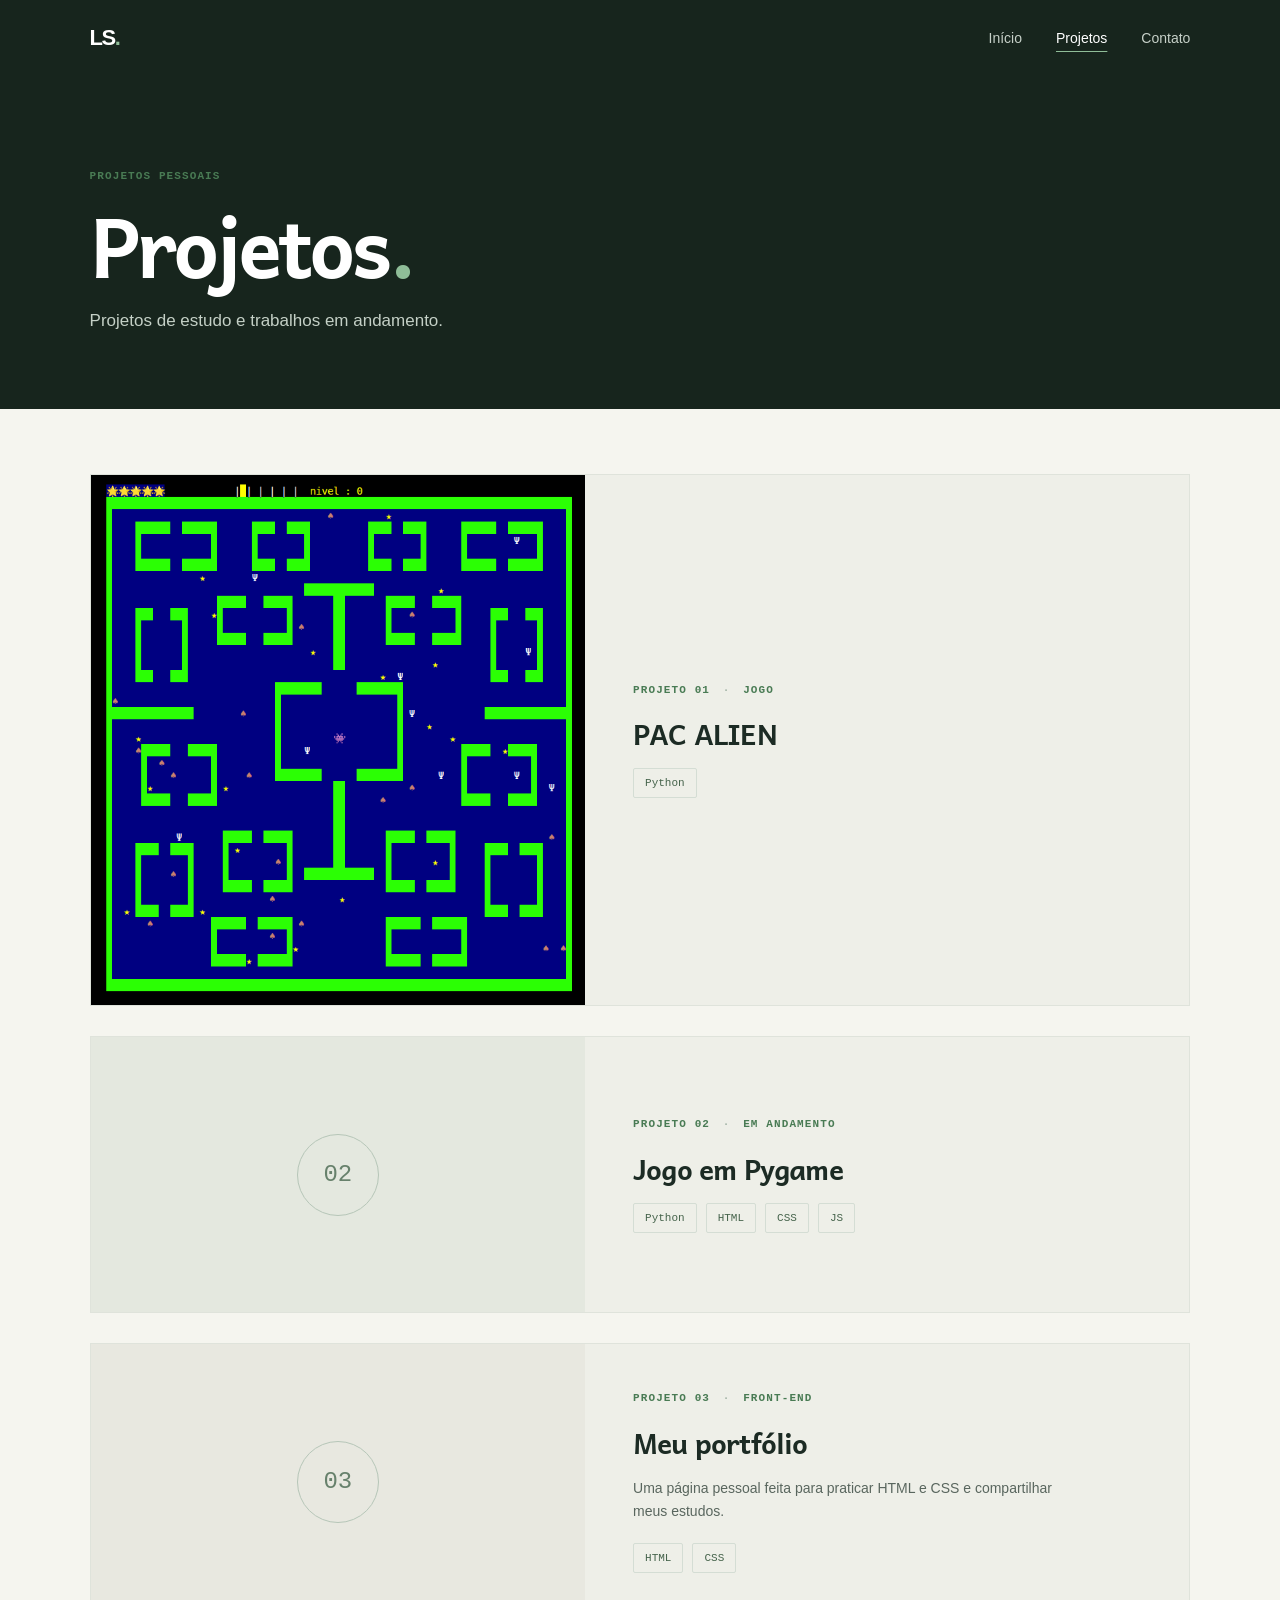
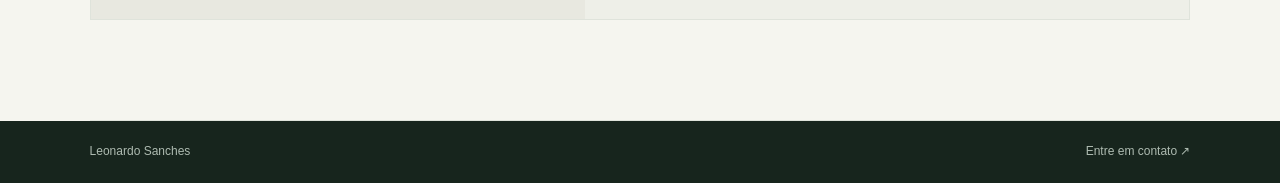
==== projetos.html @ 29118e79 "First Commit" ====
<!DOCTYPE html>
<html lang="pt-BR">
<head>
    <meta charset="UTF-8">
    <meta name="viewport" content="width=device-width, initial-scale=1.0">
    <meta name="description" content="Projetos de estudo de Leonardo Sanches, estudante de Ciência da Computação no Insper.">
    <title>Projetos — Leonardo Sanches</title>
    <link rel="stylesheet" href="style.css">
</head>
<body>
    <header class="site-header">
        <nav class="navigation" aria-label="Navegação principal">
            <a class="wordmark" href="index.html" aria-label="Leonardo Sanches, página inicial">LS<span>.</span></a>
            <ul class="navigation-links">
                <li><a href="index.html">Início</a></li>
                <li><a class="active" href="projetos.html" aria-current="page">Projetos</a></li>
                <li><a href="index.html#contato">Contato</a></li>
            </ul>
        </nav>
    </header>

    <main>
        <section class="projects-intro">
            <p class="section-label">PROJETOS PESSOAIS</p>
            <h1>Projetos<span>.</span></h1>
            <p>Projetos de estudo e trabalhos em andamento.</p>
        </section>

        <section class="content-section projects-section" aria-label="Lista de projetos">
            <article class="project-card">
                <div class="project-artwork">
                    <img src="fotos/PAC_ALIEN.png" alt="Arte do jogo PAC ALIEN">
                </div>
                <div class="project-information">
                    <p class="section-label">PROJETO 01 <span>·</span> JOGO</p>
                    <h2>PAC ALIEN</h2>
                    <ul class="technology-list">
                        <li>Python</li>
                    </ul>
                </div>
            </article>

            <article class="project-card">
                <div class="project-placeholder" aria-hidden="true"><span>02</span></div>
                <div class="project-information">
                    <p class="section-label">PROJETO 02 <span>·</span> EM ANDAMENTO</p>
                    <h2>Jogo em Pygame</h2>
                    <ul class="technology-list">
                        <li>Python</li>
                        <li>HTML</li>
                        <li>CSS</li>
                        <li>JS</li>
                    </ul>
                </div>
            </article>

            <article class="project-card">
                <div class="project-placeholder portfolio-placeholder" aria-hidden="true"><span>03</span></div>
                <div class="project-information">
                    <p class="section-label">PROJETO 03 <span>·</span> FRONT-END</p>
                    <h2>Meu portfólio</h2>
                    <p>Uma página pessoal feita para praticar HTML e CSS e compartilhar meus estudos.</p>
                    <ul class="technology-list">
                        <li>HTML</li>
                        <li>CSS</li>
                    </ul>
                </div>
            </article>
        </section>
    </main>

    <footer class="site-footer">
        <p><a href="index.html">Leonardo Sanches</a></p>
        <p><a href="index.html#contato">Entre em contato <span aria-hidden="true">↗</span></a></p>
    </footer>
</body>
</html>
---- style.css ----
@font-face {
    font-family: "Andika";
    src: url("Font/Andika/Andika-Regular.ttf") format("truetype");
    font-style: normal;
    font-weight: 400;
    font-display: swap;
}

@font-face {
    font-family: "Andika";
    src: url("Font/Andika/Andika-Bold.ttf") format("truetype");
    font-style: normal;
    font-weight: 700;
    font-display: swap;
}

:root {
    color-scheme: light;
    --ink: #1c2b24;
    --ink-soft: #59665e;
    --forest: #17251d;
    --green: #8fbd98;
    --paper: #f5f5ef;
    --white: #ffffff;
    --line: #dfe3db;
    --mono: "SFMono-Regular", Consolas, "Liberation Mono", monospace;
    --sans: "Segoe UI", "Helvetica Neue", Arial, sans-serif;
    --display: "Andika", "Segoe UI", sans-serif;
}

* {
    box-sizing: border-box;
}

html {
    scroll-behavior: smooth;
}

body {
    margin: 0;
    background: var(--paper);
    color: var(--ink);
    font-family: var(--sans);
    font-size: 16px;
    line-height: 1.65;
}

a {
    color: inherit;
    text-decoration: none;
}

a:focus-visible {
    outline: 2px solid var(--green);
    outline-offset: 5px;
}

.site-header {
    position: relative;
    z-index: 1;
    background: var(--forest);
    color: var(--white);
}

.navigation {
    display: flex;
    align-items: center;
    justify-content: space-between;
    width: min(1120px, 86%);
    min-height: 76px;
    margin: 0 auto;
}

.wordmark {
    font-size: 22px;
    font-weight: 750;
    letter-spacing: -1.5px;
}

.wordmark span,
.projects-intro h1 span {
    color: var(--green);
}

.navigation-links {
    display: flex;
    gap: 34px;
    margin: 0;
    padding: 0;
    list-style: none;
}

.navigation-links a {
    color: #c6d0c8;
    font-size: 14px;
    transition: color 160ms ease;
}

.navigation-links a:hover,
.navigation-links a.active {
    color: var(--white);
}

.navigation-links a.active {
    text-decoration: underline;
    text-decoration-color: var(--green);
    text-underline-offset: 8px;
}

.hero {
    position: relative;
    display: flex;
    align-items: center;
    justify-content: space-between;
    gap: 56px;
    min-height: 540px;
    padding: 72px max(7%, calc((100% - 1120px) / 2));
    overflow: hidden;
    background: var(--forest);
    color: var(--white);
}

.hero-content {
    max-width: 620px;
}

.eyebrow,
.section-label {
    margin: 0 0 18px;
    color: #89b694;
    font-family: var(--mono);
    font-size: 11px;
    font-weight: 700;
    letter-spacing: 1.1px;
    line-height: 1.5;
}

.status-dot {
    display: inline-block;
    width: 7px;
    height: 7px;
    margin: 0 9px 1px 0;
    border-radius: 50%;
    background: var(--green);
}

.hero h1 {
    margin: 0;
    font-family: var(--display);
    font-size: clamp(54px, 8vw, 92px);
    font-weight: 650;
    letter-spacing: -5px;
    line-height: 0.98;
}

.hero h1 span {
    display: block;
    margin-top: 14px;
    color: #b2beb5;
    font-size: 0.5em;
    font-weight: 400;
    letter-spacing: -1.5px;
}

.hero-description {
    max-width: 470px;
    margin: 29px 0 25px;
    color: #c4d0c6;
    font-size: 17px;
}

.text-link {
    display: inline-flex;
    align-items: center;
    gap: 10px;
    color: #315f3d;
    font-size: 14px;
    font-weight: 650;
}

.text-link span,
.contact-links span {
    transition: transform 160ms ease;
}

.text-link:hover span,
.contact-links a:hover span {
    transform: translate(3px, -2px);
}

.hero-link {
    color: var(--green);
}

.portrait-frame {
    position: relative;
    flex: 0 0 290px;
    width: 290px;
    height: 350px;
    padding: 12px;
    border: 1px solid #536158;
}

.portrait-frame::before {
    position: absolute;
    top: -11px;
    right: -11px;
    width: 72%;
    height: 72%;
    border-top: 1px solid var(--green);
    border-right: 1px solid var(--green);
    content: "";
}

.portrait-frame img {
    display: block;
    width: 100%;
    height: 100%;
    object-fit: cover;
    object-position: center;
}

.content-section {
    width: min(1120px, 86%);
    margin: 0 auto;
    padding: 100px 0;
    border-bottom: 1px solid var(--line);
}

.about-section {
    display: grid;
    grid-template-columns: 0.9fr 1fr;
    gap: 100px;
}

.section-label {
    margin-bottom: 20px;
    color: #497b54;
}

.section-heading h2,
.contact-section h2 {
    margin: 0;
    font-family: var(--display);
    font-size: clamp(30px, 4vw, 44px);
    font-weight: 550;
    letter-spacing: -1.7px;
    line-height: 1.18;
}

.about-copy {
    max-width: 540px;
    color: var(--ink-soft);
}

.about-copy p {
    margin: 0 0 17px;
}

.about-copy h3 {
    margin: 33px 0 12px;
    color: var(--ink);
    font-size: 15px;
}

.technology-list {
    display: flex;
    flex-wrap: wrap;
    gap: 9px;
    margin: 0;
    padding: 0;
    list-style: none;
}

.technology-list li {
    padding: 5px 11px;
    border: 1px solid #d4ddd4;
    border-radius: 2px;
    color: #45634b;
    font-family: var(--mono);
    font-size: 11px;
}

.project-information .section-label span {
    padding: 0 5px;
    color: #a2b3a5;
}

.skills-section {
    display: grid;
    grid-template-columns: 0.85fr 1.15fr;
    align-items: start;
    gap: 70px;
}

.skills-section .section-heading h2 {
    max-width: 390px;
}

.skills-content {
    display: grid;
    justify-items: start;
    gap: 24px;
}

.terminal {
    width: 100%;
    overflow: hidden;
    border: 1px solid #39483e;
    background: #1b2921;
    box-shadow: 0 16px 36px rgb(28 43 36 / 10%);
}

.terminal-header {
    display: flex;
    align-items: center;
    gap: 16px;
    min-height: 44px;
    padding: 0 17px;
    border-bottom: 1px solid #35443a;
    background: #223128;
}

.terminal-controls {
    display: flex;
    gap: 6px;
}

.terminal-controls span {
    width: 8px;
    height: 8px;
    border-radius: 50%;
    background: #718276;
}

.terminal-controls span:first-child {
    background: #b88979;
}

.terminal-controls span:nth-child(2) {
    background: #c7aa70;
}

.terminal-controls span:last-child {
    background: #83a78b;
}

.terminal-header p {
    margin: 0;
    color: #c2cec4;
    font-family: var(--mono);
    font-size: 10px;
    font-weight: 700;
    letter-spacing: 1.2px;
}

.terminal-list {
    display: grid;
    gap: 0;
    margin: 0;
    padding: 12px 20px 16px;
    list-style: none;
}

.terminal-list li {
    display: grid;
    grid-template-columns: 14px minmax(78px, 0.8fr) 1.2fr;
    align-items: baseline;
    gap: 6px;
    padding: 11px 0;
    border-bottom: 1px solid #304036;
    font-family: var(--mono);
    font-size: 11px;
    overflow-wrap: anywhere;
}

.terminal-list li:last-child {
    border-bottom: 0;
}

.terminal-prompt {
    color: var(--green);
}

.terminal-category {
    color: #9bb39f;
}

.terminal-value {
    color: #edf1eb;
}

.skills-link {
    padding-bottom: 4px;
    border-bottom: 1px solid #b2c7b4;
}

.contact-section {
    display: flex;
    align-items: end;
    justify-content: space-between;
    gap: 48px;
    padding: 82px max(7%, calc((100% - 1120px) / 2));
    background: #e9ede5;
}

.contact-section .section-label {
    margin-bottom: 14px;
}

.contact-links {
    display: flex;
    gap: 26px;
    margin: 0;
    padding: 0;
    list-style: none;
}

.contact-links a {
    display: inline-flex;
    align-items: center;
    gap: 7px;
    color: #345c3d;
    font-size: 14px;
    font-weight: 600;
}

.site-footer {
    display: flex;
    justify-content: space-between;
    gap: 20px;
    padding: 21px 7%;
    background: var(--forest);
    color: #aebbb1;
    font-size: 12px;
}

.site-footer p {
    margin: 0;
}

.site-footer a:hover {
    color: var(--white);
}

.projects-intro {
    padding: 92px max(7%, calc((100% - 1120px) / 2)) 74px;
    background: var(--forest);
    color: var(--white);
}

.projects-intro .section-label {
    margin-bottom: 18px;
}

.projects-intro h1 {
    margin: 0;
    font-family: var(--display);
    font-size: clamp(54px, 8vw, 82px);
    font-weight: 600;
    letter-spacing: -4px;
    line-height: 1;
}

.projects-intro > p:last-child {
    max-width: 510px;
    margin: 22px 0 0;
    color: #c4d0c6;
    font-size: 17px;
}

.projects-section {
    display: grid;
    gap: 30px;
    padding-top: 65px;
}

.project-card {
    display: grid;
    grid-template-columns: 0.9fr 1.1fr;
    min-height: 275px;
    border: 1px solid var(--line);
    background: #eeefe8;
}

.project-artwork,
.project-placeholder {
    display: grid;
    min-height: 275px;
    place-items: center;
    overflow: hidden;
    background: #dce3d7;
}

.project-artwork img {
    display: block;
    width: 100%;
    height: 100%;
    object-fit: cover;
}

.project-information {
    align-self: center;
    padding: 38px 48px;
}

.project-information .section-label {
    margin-bottom: 13px;
}

.project-information h2 {
    margin: 0 0 11px;
    font-family: var(--display);
    font-size: 28px;
    font-weight: 550;
    letter-spacing: -0.8px;
}

.project-information > p:not(.section-label) {
    max-width: 450px;
    margin: 0 0 20px;
    color: var(--ink-soft);
    font-size: 14px;
}

.project-placeholder {
    background: #e4e8df;
    color: #67816c;
}

.project-placeholder span {
    display: grid;
    width: 82px;
    height: 82px;
    place-items: center;
    border: 1px solid #b6c6b8;
    border-radius: 50%;
    font-family: var(--mono);
    font-size: 24px;
}

.portfolio-placeholder {
    background: #e8e8e0;
}

@media (max-width: 760px) {
    .hero {
        gap: 34px;
        min-height: 480px;
        padding-top: 65px;
        padding-bottom: 80px;
    }

    .portrait-frame {
        flex-basis: 220px;
        width: 220px;
        height: 280px;
    }

    .about-section {
        gap: 48px;
    }

    .project-information {
        padding: 30px;
    }

    .skills-section {
        grid-template-columns: 1fr;
        gap: 28px;
    }

    .contact-section {
        align-items: flex-start;
        flex-direction: column;
        gap: 28px;
    }
}

@media (max-width: 560px) {
    .navigation {
        width: 88%;
        min-height: 68px;
    }

    .navigation-links {
        gap: 20px;
    }

    .navigation-links a {
        font-size: 13px;
    }

    .hero {
        align-items: flex-start;
        flex-direction: column-reverse;
        gap: 34px;
        padding: 42px 7% 68px;
    }

    .hero h1 {
        font-size: clamp(54px, 15vw, 76px);
        letter-spacing: -3px;
    }

    .hero h1 span {
        margin-top: 9px;
    }

    .hero-description {
        margin-top: 20px;
        font-size: 16px;
    }

    .portrait-frame {
        flex-basis: auto;
        width: 170px;
        height: 205px;
        margin-left: auto;
    }

    .content-section {
        width: 86%;
        padding: 70px 0;
    }

    .about-section {
        grid-template-columns: 1fr;
        gap: 28px;
    }

    .section-heading h2,
    .contact-section h2 {
        font-size: 32px;
    }

    .project-card {
        grid-template-columns: 1fr;
    }

    .contact-section {
        padding: 64px 7%;
    }

    .contact-links {
        flex-wrap: wrap;
        gap: 14px 24px;
    }

    .site-footer {
        padding: 20px 7%;
    }

    .projects-intro {
        padding: 70px 7% 58px;
    }

    .projects-intro h1 {
        font-size: 62px;
        letter-spacing: -3px;
    }

    .projects-section {
        gap: 22px;
        padding-top: 44px;
    }

    .project-artwork,
    .project-placeholder {
        min-height: 220px;
        max-height: 270px;
    }

    .project-information {
        padding: 26px;
    }
}

@media (prefers-reduced-motion: reduce) {
    html {
        scroll-behavior: auto;
    }

    *,
    *::before,
    *::after {
        transition-duration: 0.01ms !important;
    }
}
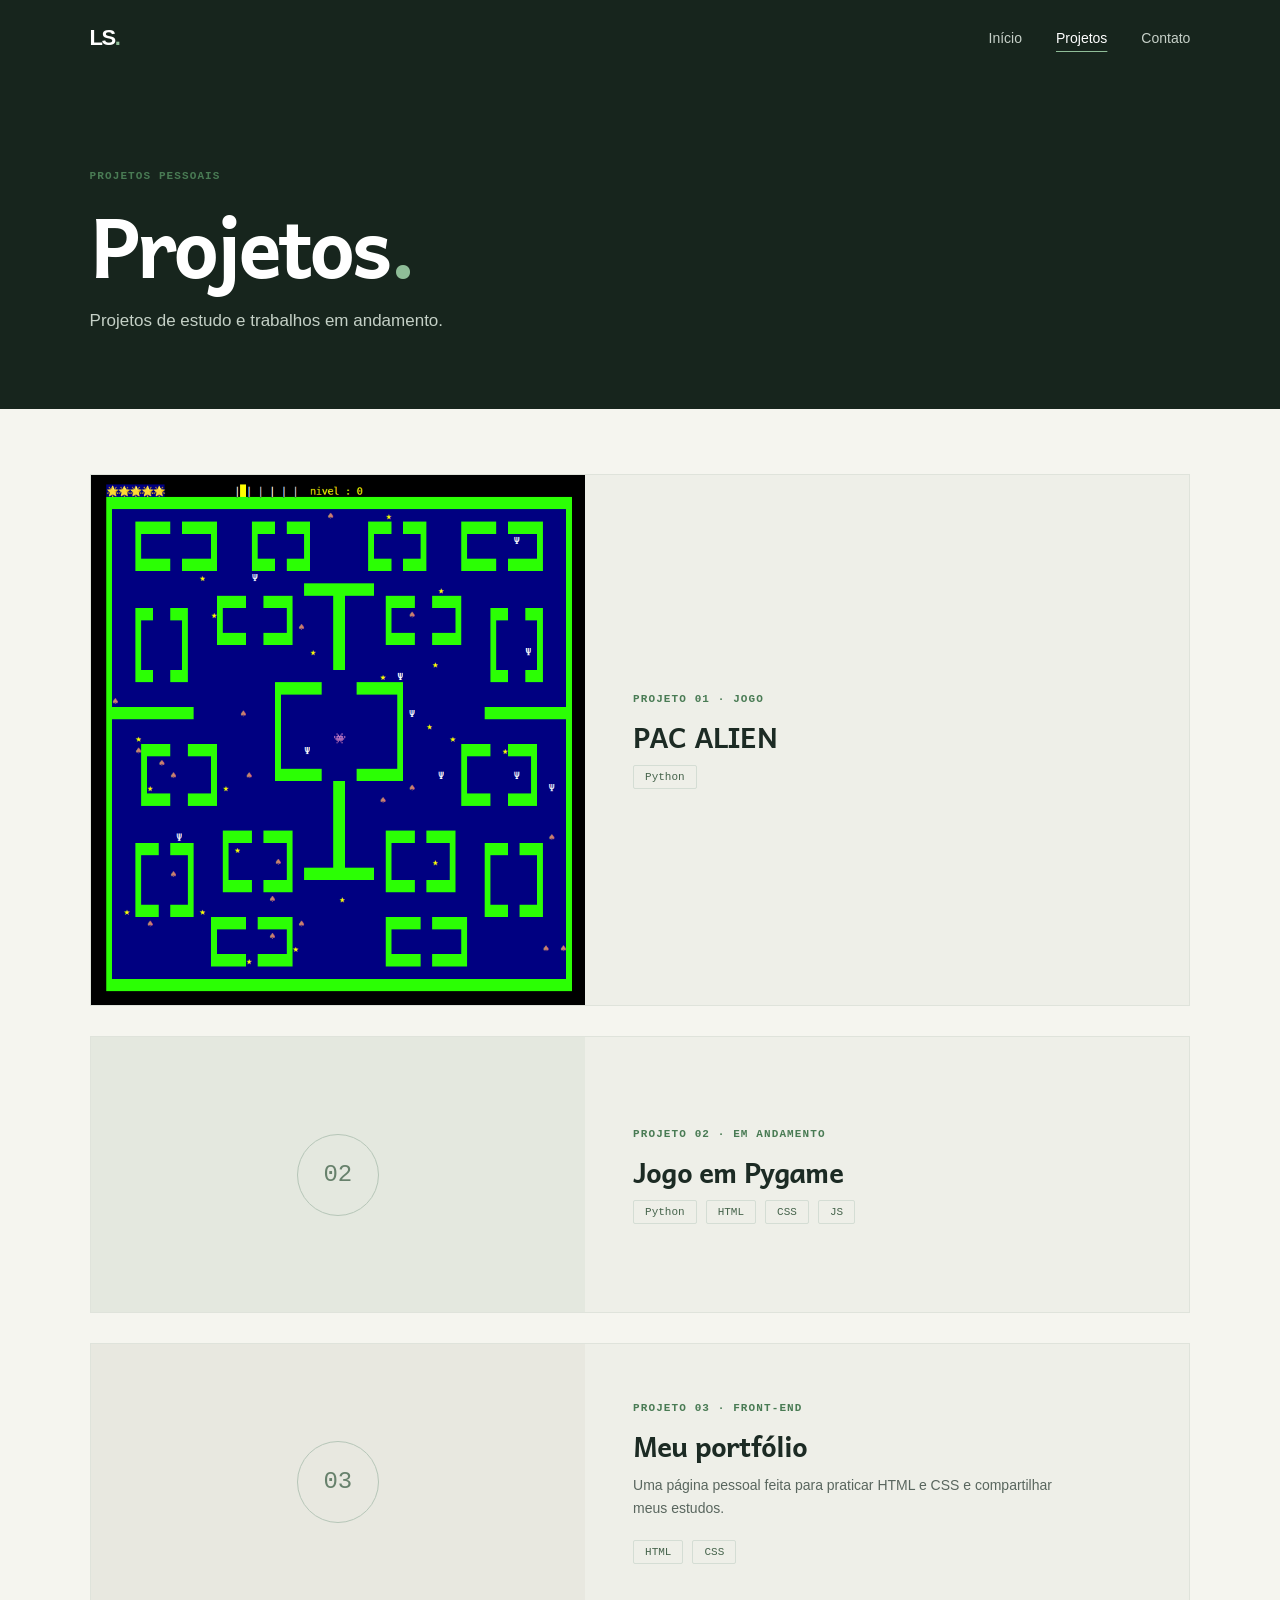
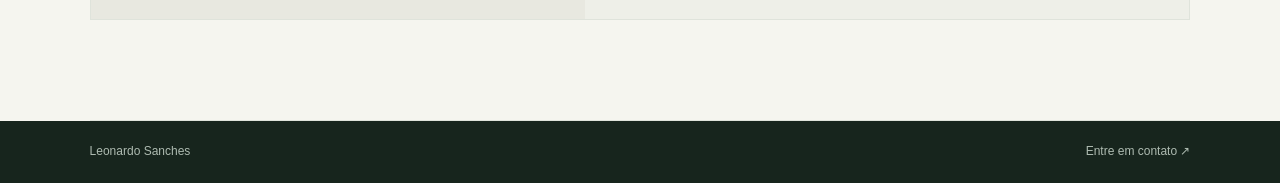
==== commit ad348ac5: "Refatorando o css" ====
--- a/projetos.html
+++ b/projetos.html
@@ -13,7 +13,7 @@
             <a class="wordmark" href="index.html" aria-label="Leonardo Sanches, página inicial">LS<span>.</span></a>
             <ul class="navigation-links">
                 <li><a href="index.html">Início</a></li>
-                <li><a class="active" href="projetos.html" aria-current="page">Projetos</a></li>
+                <li><a href="projetos.html" aria-current="page">Projetos</a></li>
                 <li><a href="index.html#contato">Contato</a></li>
             </ul>
         </nav>
--- a/style.css
+++ b/style.css
@@ -19,54 +19,47 @@
     --ink: #1c2b24;
     --ink-soft: #59665e;
     --forest: #17251d;
+    --forest-light: #223128;
     --green: #8fbd98;
+    --green-muted: #89b694;
+    --green-dark: #315f3d;
     --paper: #f5f5ef;
-    --white: #ffffff;
+    --surface: #eeefe8;
+    --surface-green: #e9ede5;
     --line: #dfe3db;
     --mono: "SFMono-Regular", Consolas, "Liberation Mono", monospace;
     --sans: "Segoe UI", "Helvetica Neue", Arial, sans-serif;
     --display: "Andika", "Segoe UI", sans-serif;
-}
-
-* {
-    box-sizing: border-box;
-}
-
-html {
-    scroll-behavior: smooth;
-}
-
+    --content-width: 1120px;
+    --content-gutter: 7%;
+}
+
+* { box-sizing: border-box; }
+html { scroll-behavior: smooth; }
 body {
     margin: 0;
     background: var(--paper);
     color: var(--ink);
-    font-family: var(--sans);
-    font-size: 16px;
-    line-height: 1.65;
-}
-
-a {
-    color: inherit;
-    text-decoration: none;
-}
-
-a:focus-visible {
-    outline: 2px solid var(--green);
-    outline-offset: 5px;
-}
-
-.site-header {
-    position: relative;
-    z-index: 1;
-    background: var(--forest);
-    color: var(--white);
-}
+    font: 16px/1.65 var(--sans);
+}
+
+a { color: inherit; text-decoration: none; }
+a:focus-visible { outline: 2px solid var(--green); outline-offset: 5px; }
+
+.site-header,
+.hero,
+.projects-intro,
+.site-footer { background: var(--forest); }
+
+.site-header,
+.hero,
+.projects-intro { color: #fff; }
 
 .navigation {
     display: flex;
     align-items: center;
     justify-content: space-between;
-    width: min(1120px, 86%);
+    width: min(var(--content-width), 86%);
     min-height: 76px;
     margin: 0 auto;
 }
@@ -78,9 +71,7 @@
 }
 
 .wordmark span,
-.projects-intro h1 span {
-    color: var(--green);
-}
+.projects-intro h1 span { color: var(--green); }
 
 .navigation-links {
     display: flex;
@@ -97,42 +88,37 @@
 }
 
 .navigation-links a:hover,
-.navigation-links a.active {
-    color: var(--white);
-}
-
-.navigation-links a.active {
+.navigation-links [aria-current="page"] { color: #fff; }
+
+.navigation-links [aria-current="page"] {
     text-decoration: underline;
     text-decoration-color: var(--green);
     text-underline-offset: 8px;
 }
 
 .hero {
-    position: relative;
     display: flex;
     align-items: center;
     justify-content: space-between;
     gap: 56px;
     min-height: 540px;
-    padding: 72px max(7%, calc((100% - 1120px) / 2));
+    padding: 72px max(var(--content-gutter), calc((100% - var(--content-width)) / 2));
     overflow: hidden;
-    background: var(--forest);
-    color: var(--white);
-}
-
-.hero-content {
-    max-width: 620px;
-}
+}
+
+.hero-content { max-width: 620px; }
 
 .eyebrow,
 .section-label {
     margin: 0 0 18px;
-    color: #89b694;
-    font-family: var(--mono);
-    font-size: 11px;
-    font-weight: 700;
+    color: var(--green-muted);
+    font: 700 11px/1.5 var(--mono);
     letter-spacing: 1.1px;
-    line-height: 1.5;
+}
+
+.section-label {
+    margin-bottom: 20px;
+    color: #497b54;
 }
 
 .status-dot {
@@ -146,11 +132,8 @@
 
 .hero h1 {
     margin: 0;
-    font-family: var(--display);
-    font-size: clamp(54px, 8vw, 92px);
-    font-weight: 650;
+    font: 650 clamp(54px, 8vw, 92px)/0.98 var(--display);
     letter-spacing: -5px;
-    line-height: 0.98;
 }
 
 .hero h1 span {
@@ -173,24 +156,18 @@
     display: inline-flex;
     align-items: center;
     gap: 10px;
-    color: #315f3d;
+    color: var(--green-dark);
     font-size: 14px;
     font-weight: 650;
 }
 
 .text-link span,
-.contact-links span {
-    transition: transform 160ms ease;
-}
+.contact-links span { transition: transform 160ms ease; }
 
 .text-link:hover span,
-.contact-links a:hover span {
-    transform: translate(3px, -2px);
-}
-
-.hero-link {
-    color: var(--green);
-}
+.contact-links a:hover span { transform: translate(3px, -2px); }
+
+.hero-link { color: var(--green); }
 
 .portrait-frame {
     position: relative;
@@ -212,40 +189,35 @@
     content: "";
 }
 
-.portrait-frame img {
+.portrait-frame img,
+.project-artwork img {
     display: block;
     width: 100%;
     height: 100%;
     object-fit: cover;
-    object-position: center;
 }
 
 .content-section {
-    width: min(1120px, 86%);
+    width: min(var(--content-width), 86%);
     margin: 0 auto;
     padding: 100px 0;
     border-bottom: 1px solid var(--line);
 }
 
-.about-section {
-    display: grid;
-    grid-template-columns: 0.9fr 1fr;
-    gap: 100px;
-}
-
-.section-label {
-    margin-bottom: 20px;
-    color: #497b54;
-}
+.about-section,
+.skills-section {
+    display: grid;
+    align-items: start;
+}
+
+.about-section { grid-template-columns: 0.9fr 1fr; gap: 100px; }
+.skills-section { grid-template-columns: 0.85fr 1.15fr; gap: 70px; }
 
 .section-heading h2,
 .contact-section h2 {
     margin: 0;
-    font-family: var(--display);
-    font-size: clamp(30px, 4vw, 44px);
-    font-weight: 550;
+    font: 550 clamp(30px, 4vw, 44px)/1.18 var(--display);
     letter-spacing: -1.7px;
-    line-height: 1.18;
 }
 
 .about-copy {
@@ -253,49 +225,8 @@
     color: var(--ink-soft);
 }
 
-.about-copy p {
-    margin: 0 0 17px;
-}
-
-.about-copy h3 {
-    margin: 33px 0 12px;
-    color: var(--ink);
-    font-size: 15px;
-}
-
-.technology-list {
-    display: flex;
-    flex-wrap: wrap;
-    gap: 9px;
-    margin: 0;
-    padding: 0;
-    list-style: none;
-}
-
-.technology-list li {
-    padding: 5px 11px;
-    border: 1px solid #d4ddd4;
-    border-radius: 2px;
-    color: #45634b;
-    font-family: var(--mono);
-    font-size: 11px;
-}
-
-.project-information .section-label span {
-    padding: 0 5px;
-    color: #a2b3a5;
-}
-
-.skills-section {
-    display: grid;
-    grid-template-columns: 0.85fr 1.15fr;
-    align-items: start;
-    gap: 70px;
-}
-
-.skills-section .section-heading h2 {
-    max-width: 390px;
-}
+.about-copy p { margin: 0 0 17px; }
+.skills-section .section-heading h2 { max-width: 390px; }
 
 .skills-content {
     display: grid;
@@ -318,13 +249,10 @@
     min-height: 44px;
     padding: 0 17px;
     border-bottom: 1px solid #35443a;
-    background: #223128;
-}
-
-.terminal-controls {
-    display: flex;
-    gap: 6px;
-}
+    background: var(--forest-light);
+}
+
+.terminal-controls { display: flex; gap: 6px; }
 
 .terminal-controls span {
     width: 8px;
@@ -333,30 +261,19 @@
     background: #718276;
 }
 
-.terminal-controls span:first-child {
-    background: #b88979;
-}
-
-.terminal-controls span:nth-child(2) {
-    background: #c7aa70;
-}
-
-.terminal-controls span:last-child {
-    background: #83a78b;
-}
+.terminal-controls span:first-child { background: #b88979; }
+.terminal-controls span:nth-child(2) { background: #c7aa70; }
+.terminal-controls span:last-child { background: #83a78b; }
 
 .terminal-header p {
     margin: 0;
     color: #c2cec4;
-    font-family: var(--mono);
-    font-size: 10px;
-    font-weight: 700;
+    font: 700 10px var(--mono);
     letter-spacing: 1.2px;
 }
 
 .terminal-list {
     display: grid;
-    gap: 0;
     margin: 0;
     padding: 12px 20px 16px;
     list-style: none;
@@ -369,26 +286,14 @@
     gap: 6px;
     padding: 11px 0;
     border-bottom: 1px solid #304036;
-    font-family: var(--mono);
-    font-size: 11px;
+    font: 11px var(--mono);
     overflow-wrap: anywhere;
 }
 
-.terminal-list li:last-child {
-    border-bottom: 0;
-}
-
-.terminal-prompt {
-    color: var(--green);
-}
-
-.terminal-category {
-    color: #9bb39f;
-}
-
-.terminal-value {
-    color: #edf1eb;
-}
+.terminal-list li:last-child { border-bottom: 0; }
+.terminal-prompt { color: var(--green); }
+.terminal-category { color: #9bb39f; }
+.terminal-value { color: #edf1eb; }
 
 .skills-link {
     padding-bottom: 4px;
@@ -400,13 +305,11 @@
     align-items: end;
     justify-content: space-between;
     gap: 48px;
-    padding: 82px max(7%, calc((100% - 1120px) / 2));
-    background: #e9ede5;
-}
-
-.contact-section .section-label {
-    margin-bottom: 14px;
-}
+    padding: 82px max(var(--content-gutter), calc((100% - var(--content-width)) / 2));
+    background: var(--surface-green);
+}
+
+.contact-section .section-label { margin-bottom: 14px; }
 
 .contact-links {
     display: flex;
@@ -429,37 +332,24 @@
     display: flex;
     justify-content: space-between;
     gap: 20px;
-    padding: 21px 7%;
-    background: var(--forest);
+    padding: 21px var(--content-gutter);
     color: #aebbb1;
     font-size: 12px;
 }
 
-.site-footer p {
-    margin: 0;
-}
-
-.site-footer a:hover {
-    color: var(--white);
-}
+.site-footer p { margin: 0; }
+.site-footer a:hover { color: #fff; }
 
 .projects-intro {
-    padding: 92px max(7%, calc((100% - 1120px) / 2)) 74px;
-    background: var(--forest);
-    color: var(--white);
-}
-
-.projects-intro .section-label {
-    margin-bottom: 18px;
-}
+    padding: 92px max(var(--content-gutter), calc((100% - var(--content-width)) / 2)) 74px;
+}
+
+.projects-intro .section-label { margin-bottom: 18px; }
 
 .projects-intro h1 {
     margin: 0;
-    font-family: var(--display);
-    font-size: clamp(54px, 8vw, 82px);
-    font-weight: 600;
+    font: 600 clamp(54px, 8vw, 82px)/1 var(--display);
     letter-spacing: -4px;
-    line-height: 1;
 }
 
 .projects-intro > p:last-child {
@@ -480,7 +370,7 @@
     grid-template-columns: 0.9fr 1.1fr;
     min-height: 275px;
     border: 1px solid var(--line);
-    background: #eeefe8;
+    background: var(--surface);
 }
 
 .project-artwork,
@@ -492,27 +382,12 @@
     background: #dce3d7;
 }
 
-.project-artwork img {
-    display: block;
-    width: 100%;
-    height: 100%;
-    object-fit: cover;
-}
-
-.project-information {
-    align-self: center;
-    padding: 38px 48px;
-}
-
-.project-information .section-label {
-    margin-bottom: 13px;
-}
+.project-information { align-self: center; padding: 38px 48px; }
+.project-information .section-label { margin-bottom: 13px; }
 
 .project-information h2 {
     margin: 0 0 11px;
-    font-family: var(--display);
-    font-size: 28px;
-    font-weight: 550;
+    font: 550 28px/1.2 var(--display);
     letter-spacing: -0.8px;
 }
 
@@ -523,10 +398,24 @@
     font-size: 14px;
 }
 
-.project-placeholder {
-    background: #e4e8df;
-    color: #67816c;
-}
+.technology-list {
+    display: flex;
+    flex-wrap: wrap;
+    gap: 9px;
+    margin: 0;
+    padding: 0;
+    list-style: none;
+}
+
+.technology-list li {
+    padding: 5px 11px;
+    border: 1px solid #d4ddd4;
+    border-radius: 2px;
+    color: #45634b;
+    font: 11px var(--mono);
+}
+
+.project-placeholder { background: #e4e8df; color: #67816c; }
 
 .project-placeholder span {
     display: grid;
@@ -535,61 +424,24 @@
     place-items: center;
     border: 1px solid #b6c6b8;
     border-radius: 50%;
-    font-family: var(--mono);
-    font-size: 24px;
-}
-
-.portfolio-placeholder {
-    background: #e8e8e0;
-}
+    font: 24px var(--mono);
+}
+
+.portfolio-placeholder { background: #e8e8e0; }
 
 @media (max-width: 760px) {
-    .hero {
-        gap: 34px;
-        min-height: 480px;
-        padding-top: 65px;
-        padding-bottom: 80px;
-    }
-
-    .portrait-frame {
-        flex-basis: 220px;
-        width: 220px;
-        height: 280px;
-    }
-
-    .about-section {
-        gap: 48px;
-    }
-
-    .project-information {
-        padding: 30px;
-    }
-
-    .skills-section {
-        grid-template-columns: 1fr;
-        gap: 28px;
-    }
-
-    .contact-section {
-        align-items: flex-start;
-        flex-direction: column;
-        gap: 28px;
-    }
+    .hero { gap: 34px; min-height: 480px; padding-top: 65px; padding-bottom: 80px; }
+    .portrait-frame { flex-basis: 220px; width: 220px; height: 280px; }
+    .about-section { gap: 48px; }
+    .skills-section { grid-template-columns: 1fr; gap: 28px; }
+    .project-information { padding: 30px; }
+    .contact-section { align-items: flex-start; flex-direction: column; gap: 28px; }
 }
 
 @media (max-width: 560px) {
-    .navigation {
-        width: 88%;
-        min-height: 68px;
-    }
-
-    .navigation-links {
-        gap: 20px;
-    }
-
-    .navigation-links a {
-        font-size: 13px;
-    }
+    .navigation { width: 88%; min-height: 68px; }
+    .navigation-links { gap: 20px; }
+    .navigation-links a { font-size: 13px; }
 
     .hero {
         align-items: flex-start;
@@ -598,92 +450,25 @@
         padding: 42px 7% 68px;
     }
 
-    .hero h1 {
-        font-size: clamp(54px, 15vw, 76px);
-        letter-spacing: -3px;
-    }
-
-    .hero h1 span {
-        margin-top: 9px;
-    }
-
-    .hero-description {
-        margin-top: 20px;
-        font-size: 16px;
-    }
-
-    .portrait-frame {
-        flex-basis: auto;
-        width: 170px;
-        height: 205px;
-        margin-left: auto;
-    }
-
-    .content-section {
-        width: 86%;
-        padding: 70px 0;
-    }
-
-    .about-section {
-        grid-template-columns: 1fr;
-        gap: 28px;
-    }
-
-    .section-heading h2,
-    .contact-section h2 {
-        font-size: 32px;
-    }
-
-    .project-card {
-        grid-template-columns: 1fr;
-    }
-
-    .contact-section {
-        padding: 64px 7%;
-    }
-
-    .contact-links {
-        flex-wrap: wrap;
-        gap: 14px 24px;
-    }
-
-    .site-footer {
-        padding: 20px 7%;
-    }
-
-    .projects-intro {
-        padding: 70px 7% 58px;
-    }
-
-    .projects-intro h1 {
-        font-size: 62px;
-        letter-spacing: -3px;
-    }
-
-    .projects-section {
-        gap: 22px;
-        padding-top: 44px;
-    }
-
-    .project-artwork,
-    .project-placeholder {
-        min-height: 220px;
-        max-height: 270px;
-    }
-
-    .project-information {
-        padding: 26px;
-    }
+    .hero h1 { font-size: clamp(54px, 15vw, 76px); letter-spacing: -3px; }
+    .hero h1 span { margin-top: 9px; }
+    .hero-description { margin-top: 20px; font-size: 16px; }
+    .portrait-frame { flex-basis: auto; width: 170px; height: 205px; margin-left: auto; }
+    .content-section { padding: 70px 0; }
+    .about-section { grid-template-columns: 1fr; gap: 28px; }
+    .section-heading h2, .contact-section h2 { font-size: 32px; }
+    .project-card { grid-template-columns: 1fr; }
+    .contact-section { padding: 64px 7%; }
+    .contact-links { flex-wrap: wrap; gap: 14px 24px; }
+    .site-footer { padding: 20px 7%; }
+    .projects-intro { padding: 70px 7% 58px; }
+    .projects-intro h1 { font-size: 62px; letter-spacing: -3px; }
+    .projects-section { gap: 22px; padding-top: 44px; }
+    .project-artwork, .project-placeholder { min-height: 220px; max-height: 270px; }
+    .project-information { padding: 26px; }
 }
 
 @media (prefers-reduced-motion: reduce) {
-    html {
-        scroll-behavior: auto;
-    }
-
-    *,
-    *::before,
-    *::after {
-        transition-duration: 0.01ms !important;
-    }
-}
+    html { scroll-behavior: auto; }
+    *, *::before, *::after { transition-duration: 0.01ms !important; }
+}
